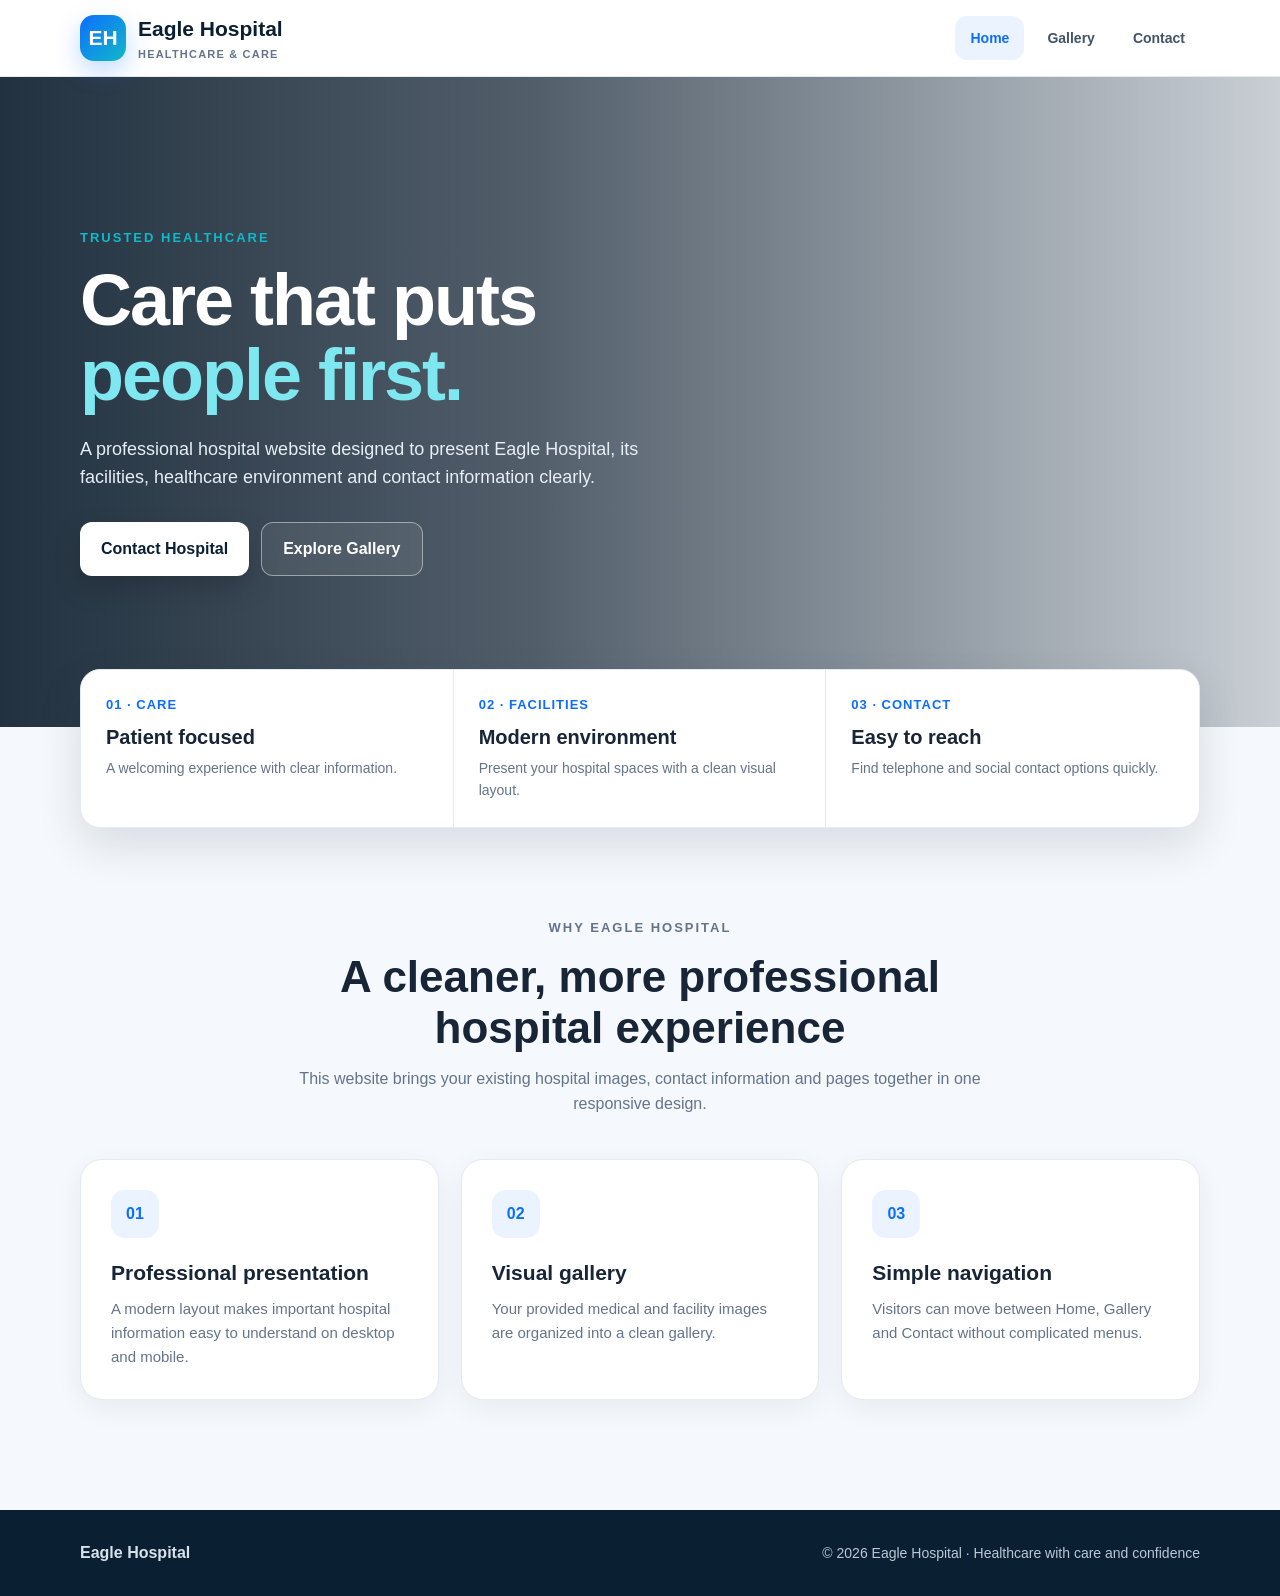
==== index.html @ fd33489e "Add files via upload" ====
<!doctype html>
<html lang="en">
<head>
<meta charset="utf-8">
<meta name="viewport" content="width=device-width,initial-scale=1">
<title>Eagle Hospital | Trusted Healthcare</title>
<link rel="stylesheet" href="all.css">
</head>
<body>
<header class="header">
  <div class="container header-inner">
    <a class="brand" href="index.html">
      <span class="brand-mark">EH</span>
      <span>Eagle Hospital<small>HEALTHCARE &amp; CARE</small></span>
    </a>
    <nav class="nav" aria-label="Main navigation">
      <a class="active" href="index.html">Home</a>
      <a href="image.html">Gallery</a>
      <a href="contact.html">Contact</a>
    </nav>
  </div>
</header>

<main>
<section class="hero">
  <div class="container">
    <div class="hero-content">
      <p class="eyebrow">TRUSTED HEALTHCARE</p>
      <h1>Care that puts<br><span>people first.</span></h1>
      <p>A professional hospital website designed to present Eagle Hospital, its facilities, healthcare environment and contact information clearly.</p>
      <div class="actions">
        <a class="btn primary" href="contact.html">Contact Hospital</a>
        <a class="btn secondary" href="image.html">Explore Gallery</a>
      </div>
    </div>
  </div>
</section>

<section class="quick">
  <div class="container quick-grid">
    <div class="quick-card"><strong>01 · Care</strong><h3>Patient focused</h3><p>A welcoming experience with clear information.</p></div>
    <div class="quick-card"><strong>02 · Facilities</strong><h3>Modern environment</h3><p>Present your hospital spaces with a clean visual layout.</p></div>
    <div class="quick-card"><strong>03 · Contact</strong><h3>Easy to reach</h3><p>Find telephone and social contact options quickly.</p></div>
  </div>
</section>

<section class="section">
  <div class="container">
    <div class="section-head">
      <p class="eyebrow">WHY EAGLE HOSPITAL</p>
      <h2>A cleaner, more professional hospital experience</h2>
      <p>This website brings your existing hospital images, contact information and pages together in one responsive design.</p>
    </div>
    <div class="cards">
      <article class="card"><div class="icon">01</div><h3>Professional presentation</h3><p>A modern layout makes important hospital information easy to understand on desktop and mobile.</p></article>
      <article class="card"><div class="icon">02</div><h3>Visual gallery</h3><p>Your provided medical and facility images are organized into a clean gallery.</p></article>
      <article class="card"><div class="icon">03</div><h3>Simple navigation</h3><p>Visitors can move between Home, Gallery and Contact without complicated menus.</p></article>
    </div>
  </div>
</section>
</main>

<footer><div class="container footer-inner"><strong>Eagle Hospital</strong><p>© 2026 Eagle Hospital · Healthcare with care and confidence</p></div></footer>
</body>
</html>
---- all.css ----
/* Eagle Hospital — Professional Local Website
   All image paths are relative to this CSS file, so the whole folder
   can be copied to another PC and opened locally.
*/
:root{
  --navy:#0b1f33;
  --blue:#0d6efd;
  --cyan:#12b8c9;
  --ink:#172536;
  --muted:#64748b;
  --light:#f5f8fc;
  --white:#fff;
  --line:#e5eaf0;
  --shadow:0 18px 45px rgba(11,31,51,.12);
  --radius:22px;
}
*{box-sizing:border-box;margin:0;padding:0}
html{scroll-behavior:smooth}
body{
  font-family:Arial,Helvetica,sans-serif;
  color:var(--ink);
  background:var(--light);
  line-height:1.6;
}
a{text-decoration:none;color:inherit}
img{max-width:100%;display:block}
.container{width:min(1120px,92%);margin:auto}

/* Header */
.header{
  position:sticky;top:0;z-index:1000;
  background:rgba(255,255,255,.96);
  backdrop-filter:blur(10px);
  border-bottom:1px solid var(--line);
}
.header-inner{
  min-height:76px;display:flex;align-items:center;justify-content:space-between;gap:25px;
}
.brand{display:flex;align-items:center;gap:12px;font-size:21px;font-weight:700;color:var(--navy)}
.brand small{display:block;color:var(--muted);font-size:11px;font-weight:600;letter-spacing:1.2px}
.brand-mark{
  width:46px;height:46px;border-radius:14px;
  display:grid;place-items:center;color:#fff;font-weight:800;
  background:linear-gradient(135deg,var(--blue),var(--cyan));
  box-shadow:0 10px 24px rgba(13,110,253,.25);
}
.nav{display:flex;align-items:center;gap:8px}
.nav a{
  padding:11px 15px;border-radius:12px;color:#425466;font-weight:700;font-size:14px;
}
.nav a:hover,.nav a.active{background:#eaf3ff;color:var(--blue)}
.menu-note{display:none}

/* Hero */
.hero{
  min-height:650px;
  display:flex;align-items:center;
  position:relative;overflow:hidden;
  background-image:
    linear-gradient(90deg,rgba(5,22,38,.88) 0%,rgba(5,22,38,.68) 42%,rgba(5,22,38,.18) 100%),
    url("images/doctor.jfif");
  background-size:cover;
  background-position:center;
}
.hero-content{padding:100px 0;color:#fff;max-width:680px}
.eyebrow{
  color:var(--cyan);font-size:13px;font-weight:800;letter-spacing:2px;
  margin-bottom:14px;
}
.hero h1{font-size:clamp(42px,6vw,72px);line-height:1.04;margin-bottom:22px;letter-spacing:-2px}
.hero h1 span{color:#7ee7ef}
.hero p:not(.eyebrow){font-size:18px;color:#e6eef6;max-width:600px;margin-bottom:30px}
.actions{display:flex;flex-wrap:wrap;gap:12px}
.btn{
  display:inline-flex;align-items:center;justify-content:center;
  padding:13px 21px;border-radius:12px;font-weight:800;
  transition:.2s transform,.2s box-shadow;
}
.btn:hover{transform:translateY(-2px)}
.btn.primary{background:#fff;color:var(--navy);box-shadow:0 12px 28px rgba(0,0,0,.18)}
.btn.secondary{border:1px solid rgba(255,255,255,.45);color:#fff;background:rgba(255,255,255,.08)}

/* Quick info */
.quick{margin-top:-58px;position:relative;z-index:2}
.quick-grid{
  display:grid;grid-template-columns:repeat(3,1fr);
  background:#fff;border:1px solid var(--line);border-radius:20px;box-shadow:var(--shadow);overflow:hidden;
}
.quick-card{padding:25px;border-right:1px solid var(--line)}
.quick-card:last-child{border-right:0}
.quick-card strong{display:block;color:var(--blue);font-size:13px;text-transform:uppercase;letter-spacing:1px;margin-bottom:5px}
.quick-card h3{font-size:20px;margin-bottom:4px}
.quick-card p{color:var(--muted);font-size:14px}

/* Sections */
.section{padding:90px 0}
.section-head{text-align:center;max-width:720px;margin:0 auto 42px}
.section-head h2{font-size:clamp(30px,4vw,44px);line-height:1.15;margin-bottom:12px}
.section-head p{color:var(--muted)}
.cards{display:grid;grid-template-columns:repeat(3,1fr);gap:22px}
.card{
  background:#fff;border:1px solid var(--line);border-radius:var(--radius);
  padding:30px;box-shadow:0 8px 28px rgba(11,31,51,.06);
}
.icon{
  width:48px;height:48px;border-radius:14px;background:#eaf3ff;color:var(--blue);
  display:grid;place-items:center;font-weight:900;margin-bottom:18px;
}
.card h3{font-size:21px;margin-bottom:8px}
.card p{color:var(--muted);font-size:15px}

/* Gallery */
.page{padding:75px 0}
.page-title{max-width:750px;margin-bottom:35px}
.page-title h1{font-size:48px;line-height:1.1;margin-bottom:10px}
.page-title p:last-child{color:var(--muted)}
.gallery{
  display:grid;grid-template-columns:repeat(3,1fr);gap:18px;
}
.gallery-item{
  overflow:hidden;border-radius:18px;background:#fff;border:1px solid var(--line);
  box-shadow:0 8px 24px rgba(11,31,51,.07);
}
.gallery-item img{width:100%;height:240px;object-fit:cover;transition:.35s transform}
.gallery-item:hover img{transform:scale(1.04)}
.gallery-caption{padding:14px 16px;font-weight:700}

/* Contact */
.contact-grid{display:grid;grid-template-columns:1fr 1fr;gap:25px}
.contact-panel{
  background:#fff;border:1px solid var(--line);border-radius:var(--radius);
  padding:32px;box-shadow:var(--shadow);
}
.contact-panel h2{font-size:30px;margin-bottom:8px}
.contact-panel>p{color:var(--muted);margin-bottom:24px}
.contact-list{display:grid;gap:14px}
.contact-link{
  display:flex;gap:14px;align-items:center;padding:15px;border-radius:15px;background:#f7faff;
  border:1px solid #e7eff8;
}
.contact-link img{width:38px;height:38px;object-fit:cover;border-radius:10px}
.contact-link span{font-weight:700}
.form{display:grid;gap:15px}
.form label{font-size:13px;font-weight:800}
.form input,.form textarea{
  width:100%;border:1px solid #dbe3ec;border-radius:12px;padding:13px 14px;
  font:inherit;outline:none;background:#fbfdff;
}
.form input:focus,.form textarea:focus{border-color:var(--blue);box-shadow:0 0 0 3px rgba(13,110,253,.1)}
.form textarea{min-height:140px;resize:vertical}
.form button{
  border:0;background:linear-gradient(135deg,var(--blue),var(--cyan));color:#fff;
  padding:14px 18px;border-radius:12px;font-weight:800;cursor:pointer;
}

/* Footer */
footer{background:var(--navy);color:#d8e2ec;padding:30px 0;margin-top:20px}
.footer-inner{display:flex;justify-content:space-between;gap:20px;align-items:center}
footer p{font-size:14px;color:#b9c8d6}

/* Responsive */
@media(max-width:800px){
  .header-inner{min-height:68px}
  .nav a{padding:9px 8px;font-size:13px}
  .hero{min-height:600px;background-position:60% center}
  .quick-grid,.cards,.contact-grid{grid-template-columns:1fr}
  .quick-card{border-right:0;border-bottom:1px solid var(--line)}
  .quick-card:last-child{border-bottom:0}
  .gallery{grid-template-columns:repeat(2,1fr)}
  .section{padding:65px 0}
  .footer-inner{flex-direction:column;align-items:flex-start}
}
@media(max-width:520px){
  .brand{font-size:18px}
  .brand-mark{width:40px;height:40px}
  .nav{gap:0}
  .nav a{padding:8px 6px;font-size:12px}
  .hero-content{padding:75px 0}
  .hero h1{letter-spacing:-1px}
  .hero p:not(.eyebrow){font-size:16px}
  .gallery{grid-template-columns:1fr}
  .gallery-item img{height:230px}
  .page-title h1{font-size:38px}
}
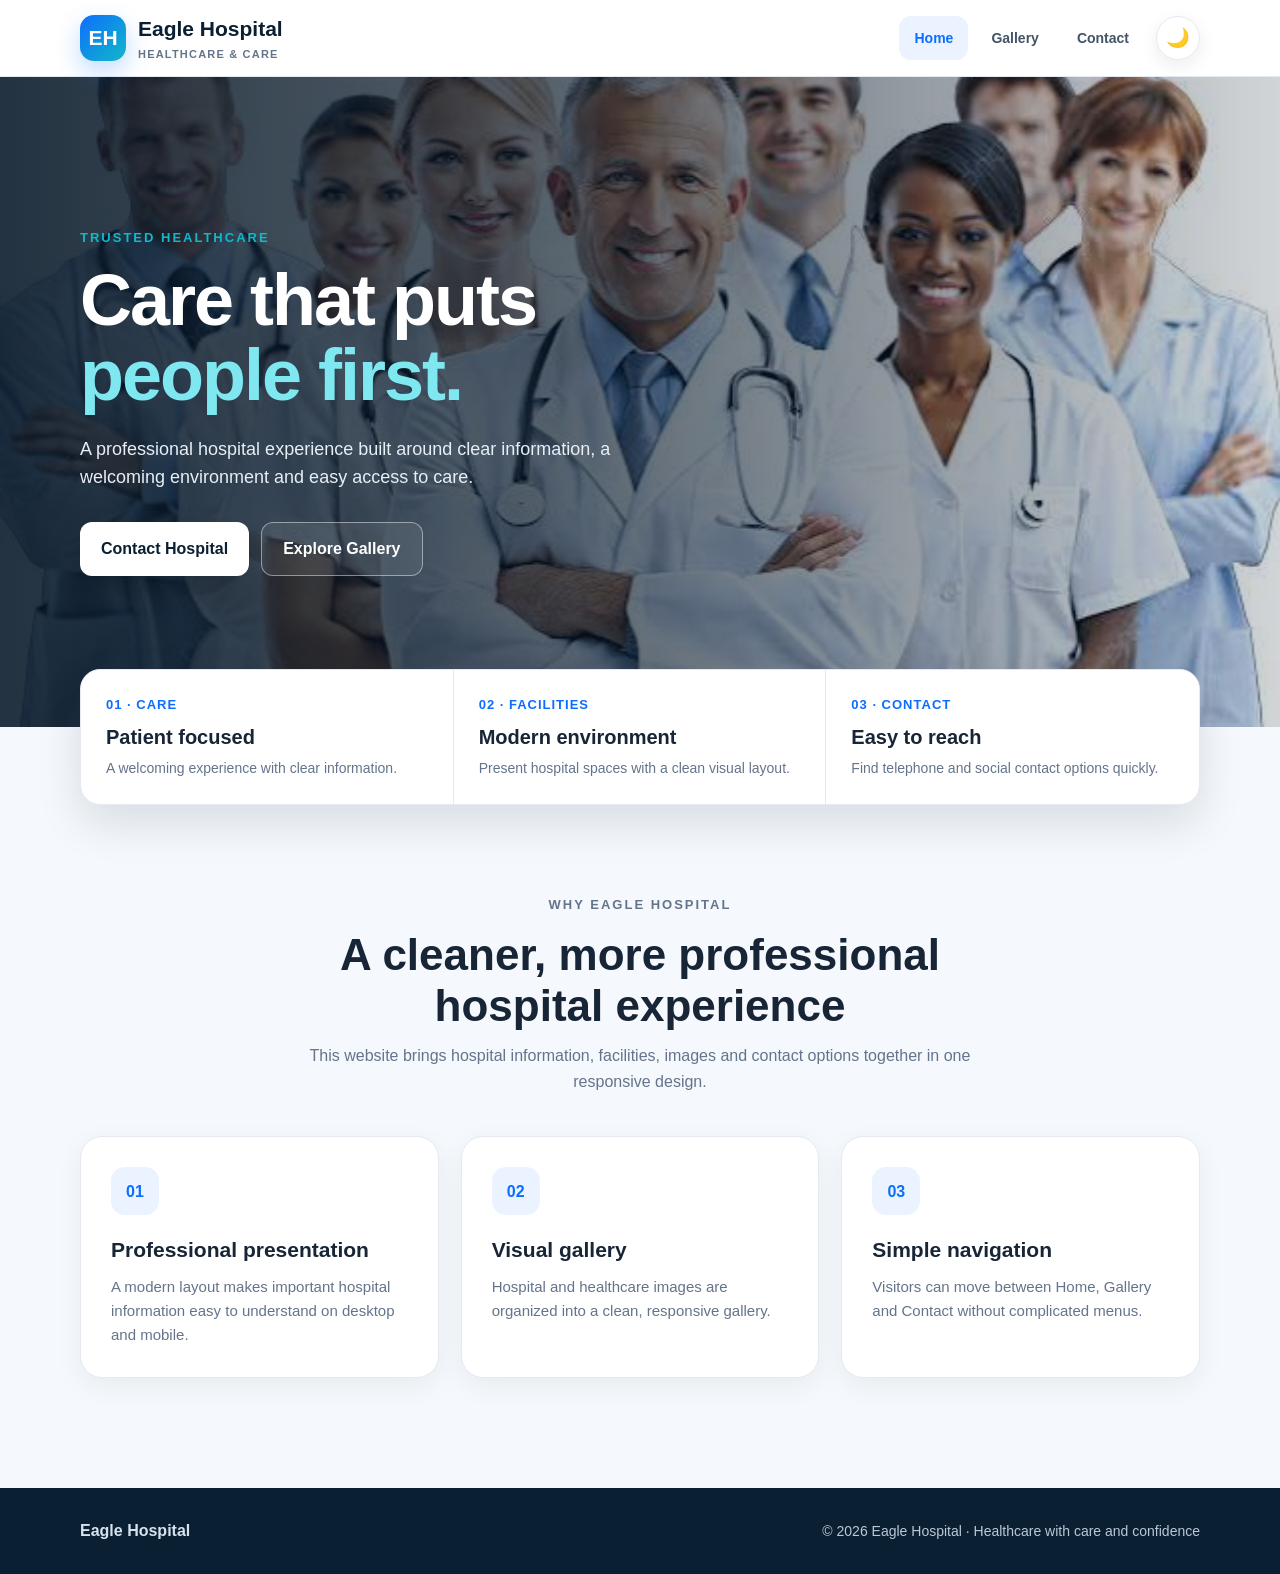
==== commit 0fbbf9f9: "Add index.html for Eagle Hospital website This HTML file serves as the main structure for the Eagle " ====
--- a/index.html
+++ b/index.html
@@ -1,65 +1,268 @@
 <!doctype html>
 <html lang="en">
 <head>
-<meta charset="utf-8">
-<meta name="viewport" content="width=device-width,initial-scale=1">
-<title>Eagle Hospital | Trusted Healthcare</title>
-<link rel="stylesheet" href="all.css">
+  <meta charset="utf-8">
+  <meta name="viewport" content="width=device-width, initial-scale=1">
+
+  <meta name="description" content="Eagle Hospital — trusted healthcare, professional facilities and easy contact options.">
+
+  <title>Eagle Hospital | Trusted Healthcare</title>
+
+  <link rel="stylesheet" href="all.css">
 </head>
+
 <body>
-<header class="header">
-  <div class="container header-inner">
-    <a class="brand" href="index.html">
-      <span class="brand-mark">EH</span>
-      <span>Eagle Hospital<small>HEALTHCARE &amp; CARE</small></span>
-    </a>
-    <nav class="nav" aria-label="Main navigation">
-      <a class="active" href="index.html">Home</a>
-      <a href="image.html">Gallery</a>
-      <a href="contact.html">Contact</a>
-    </nav>
-  </div>
-</header>
-
-<main>
-<section class="hero">
-  <div class="container">
-    <div class="hero-content">
-      <p class="eyebrow">TRUSTED HEALTHCARE</p>
-      <h1>Care that puts<br><span>people first.</span></h1>
-      <p>A professional hospital website designed to present Eagle Hospital, its facilities, healthcare environment and contact information clearly.</p>
-      <div class="actions">
-        <a class="btn primary" href="contact.html">Contact Hospital</a>
-        <a class="btn secondary" href="image.html">Explore Gallery</a>
-      </div>
+
+  <!-- ================= HEADER ================= -->
+  <header class="header">
+    <div class="container header-inner">
+
+      <a class="brand" href="index.html" aria-label="Eagle Hospital home">
+        <span class="brand-mark">EH</span>
+
+        <span>
+          Eagle Hospital
+          <small>HEALTHCARE &amp; CARE</small>
+        </span>
+      </a>
+
+      <div class="header-right">
+
+        <!-- Navigation -->
+        <nav class="nav" aria-label="Main navigation">
+          <a class="active" href="index.html">Home</a>
+          <a href="image.html">Gallery</a>
+          <a href="contact.html">Contact</a>
+        </nav>
+
+        <!-- Day / Night Button -->
+        <button
+          class="theme-toggle"
+          id="themeToggle"
+          type="button"
+          aria-label="Switch to night mode"
+          title="Switch to night mode">
+
+          <span id="themeIcon" aria-hidden="true">🌙</span>
+
+        </button>
+
+      </div>
+
     </div>
-  </div>
-</section>
-
-<section class="quick">
-  <div class="container quick-grid">
-    <div class="quick-card"><strong>01 · Care</strong><h3>Patient focused</h3><p>A welcoming experience with clear information.</p></div>
-    <div class="quick-card"><strong>02 · Facilities</strong><h3>Modern environment</h3><p>Present your hospital spaces with a clean visual layout.</p></div>
-    <div class="quick-card"><strong>03 · Contact</strong><h3>Easy to reach</h3><p>Find telephone and social contact options quickly.</p></div>
-  </div>
-</section>
-
-<section class="section">
-  <div class="container">
-    <div class="section-head">
-      <p class="eyebrow">WHY EAGLE HOSPITAL</p>
-      <h2>A cleaner, more professional hospital experience</h2>
-      <p>This website brings your existing hospital images, contact information and pages together in one responsive design.</p>
+  </header>
+
+
+  <!-- ================= MAIN ================= -->
+  <main>
+
+    <!-- HERO -->
+    <section class="hero">
+
+      <div class="container">
+
+        <div class="hero-content">
+
+          <p class="eyebrow">
+            TRUSTED HEALTHCARE
+          </p>
+
+          <h1>
+            Care that puts<br>
+            <span>people first.</span>
+          </h1>
+
+          <p>
+            A professional hospital experience built around clear
+            information, a welcoming environment and easy access to care.
+          </p>
+
+          <div class="actions">
+
+            <a class="btn primary" href="contact.html">
+              Contact Hospital
+            </a>
+
+            <a class="btn secondary" href="image.html">
+              Explore Gallery
+            </a>
+
+          </div>
+
+        </div>
+
+      </div>
+
+    </section>
+
+
+    <!-- ================= QUICK INFORMATION ================= -->
+    <section class="quick" aria-label="Hospital highlights">
+
+      <div class="container quick-grid">
+
+        <div class="quick-card">
+
+          <strong>01 · Care</strong>
+
+          <h3>
+            Patient focused
+          </h3>
+
+          <p>
+            A welcoming experience with clear information.
+          </p>
+
+        </div>
+
+
+        <div class="quick-card">
+
+          <strong>02 · Facilities</strong>
+
+          <h3>
+            Modern environment
+          </h3>
+
+          <p>
+            Present hospital spaces with a clean visual layout.
+          </p>
+
+        </div>
+
+
+        <div class="quick-card">
+
+          <strong>03 · Contact</strong>
+
+          <h3>
+            Easy to reach
+          </h3>
+
+          <p>
+            Find telephone and social contact options quickly.
+          </p>
+
+        </div>
+
+      </div>
+
+    </section>
+
+
+    <!-- ================= WHY EAGLE HOSPITAL ================= -->
+    <section class="section">
+
+      <div class="container">
+
+        <div class="section-head">
+
+          <p class="eyebrow">
+            WHY EAGLE HOSPITAL
+          </p>
+
+          <h2>
+            A cleaner, more professional hospital experience
+          </h2>
+
+          <p>
+            This website brings hospital information, facilities,
+            images and contact options together in one responsive design.
+          </p>
+
+        </div>
+
+
+        <!-- CARDS -->
+        <div class="cards">
+
+
+          <!-- Card 1 -->
+          <article class="card">
+
+            <div class="icon">
+              01
+            </div>
+
+            <h3>
+              Professional presentation
+            </h3>
+
+            <p>
+              A modern layout makes important hospital information
+              easy to understand on desktop and mobile.
+            </p>
+
+          </article>
+
+
+          <!-- Card 2 -->
+          <article class="card">
+
+            <div class="icon">
+              02
+            </div>
+
+            <h3>
+              Visual gallery
+            </h3>
+
+            <p>
+              Hospital and healthcare images are organized into
+              a clean, responsive gallery.
+            </p>
+
+          </article>
+
+
+          <!-- Card 3 -->
+          <article class="card">
+
+            <div class="icon">
+              03
+            </div>
+
+            <h3>
+              Simple navigation
+            </h3>
+
+            <p>
+              Visitors can move between Home, Gallery and Contact
+              without complicated menus.
+            </p>
+
+          </article>
+
+
+        </div>
+
+      </div>
+
+    </section>
+
+  </main>
+
+
+  <!-- ================= FOOTER ================= -->
+  <footer>
+
+    <div class="container footer-inner">
+
+      <strong>
+        Eagle Hospital
+      </strong>
+
+      <p>
+        © 2026 Eagle Hospital · Healthcare with care and confidence
+      </p>
+
     </div>
-    <div class="cards">
-      <article class="card"><div class="icon">01</div><h3>Professional presentation</h3><p>A modern layout makes important hospital information easy to understand on desktop and mobile.</p></article>
-      <article class="card"><div class="icon">02</div><h3>Visual gallery</h3><p>Your provided medical and facility images are organized into a clean gallery.</p></article>
-      <article class="card"><div class="icon">03</div><h3>Simple navigation</h3><p>Visitors can move between Home, Gallery and Contact without complicated menus.</p></article>
-    </div>
-  </div>
-</section>
-</main>
-
-<footer><div class="container footer-inner"><strong>Eagle Hospital</strong><p>© 2026 Eagle Hospital · Healthcare with care and confidence</p></div></footer>
+
+  </footer>
+
+
+  <!-- ================= JAVASCRIPT ================= -->
+  <script src="theme.js"></script>
+
 </body>
 </html>
--- a/all.css
+++ b/all.css
@@ -1,184 +1,1193 @@
-/* Eagle Hospital — Professional Local Website
-   All image paths are relative to this CSS file, so the whole folder
-   can be copied to another PC and opened locally.
-*/
-:root{
-  --navy:#0b1f33;
-  --blue:#0d6efd;
-  --cyan:#12b8c9;
-  --ink:#172536;
-  --muted:#64748b;
-  --light:#f5f8fc;
-  --white:#fff;
-  --line:#e5eaf0;
-  --shadow:0 18px 45px rgba(11,31,51,.12);
-  --radius:22px;
-}
-*{box-sizing:border-box;margin:0;padding:0}
-html{scroll-behavior:smooth}
-body{
-  font-family:Arial,Helvetica,sans-serif;
-  color:var(--ink);
-  background:var(--light);
-  line-height:1.6;
-}
-a{text-decoration:none;color:inherit}
-img{max-width:100%;display:block}
-.container{width:min(1120px,92%);margin:auto}
-
-/* Header */
-.header{
-  position:sticky;top:0;z-index:1000;
-  background:rgba(255,255,255,.96);
-  backdrop-filter:blur(10px);
-  border-bottom:1px solid var(--line);
-}
-.header-inner{
-  min-height:76px;display:flex;align-items:center;justify-content:space-between;gap:25px;
-}
-.brand{display:flex;align-items:center;gap:12px;font-size:21px;font-weight:700;color:var(--navy)}
-.brand small{display:block;color:var(--muted);font-size:11px;font-weight:600;letter-spacing:1.2px}
-.brand-mark{
-  width:46px;height:46px;border-radius:14px;
-  display:grid;place-items:center;color:#fff;font-weight:800;
-  background:linear-gradient(135deg,var(--blue),var(--cyan));
-  box-shadow:0 10px 24px rgba(13,110,253,.25);
-}
-.nav{display:flex;align-items:center;gap:8px}
-.nav a{
-  padding:11px 15px;border-radius:12px;color:#425466;font-weight:700;font-size:14px;
-}
-.nav a:hover,.nav a.active{background:#eaf3ff;color:var(--blue)}
-.menu-note{display:none}
-
-/* Hero */
-.hero{
-  min-height:650px;
-  display:flex;align-items:center;
-  position:relative;overflow:hidden;
+/* =========================================================
+   EAGLE HOSPITAL
+   Professional Responsive Website
+   Day / Night Mode
+   ========================================================= */
+
+/* =========================
+   ROOT VARIABLES
+   ========================= */
+
+:root {
+  --navy: #0b1f33;
+  --blue: #0d6efd;
+  --cyan: #12b8c9;
+
+  --ink: #172536;
+  --muted: #64748b;
+
+  --light: #f5f8fc;
+  --white: #ffffff;
+  --line: #e5eaf0;
+
+  --card: #ffffff;
+  --input: #fbfdff;
+  --soft: #f7faff;
+
+  --shadow: 0 18px 45px rgba(11, 31, 51, 0.12);
+
+  --radius: 22px;
+
+  --transition: 0.25s ease;
+}
+
+
+/* =========================
+   DARK MODE VARIABLES
+   ========================= */
+
+body.dark-mode {
+  --ink: #e8eef5;
+  --muted: #aab7c5;
+
+  --light: #07131f;
+  --white: #101e2b;
+
+  --line: #243746;
+
+  --card: #10202e;
+  --input: #0c1a27;
+  --soft: #122535;
+
+  --shadow: 0 18px 45px rgba(0, 0, 0, 0.35);
+}
+
+
+/* =========================
+   RESET
+   ========================= */
+
+* {
+  box-sizing: border-box;
+  margin: 0;
+  padding: 0;
+}
+
+html {
+  scroll-behavior: smooth;
+}
+
+body {
+  font-family: Arial, Helvetica, sans-serif;
+  color: var(--ink);
+  background: var(--light);
+  line-height: 1.6;
+
+  transition:
+    background var(--transition),
+    color var(--transition);
+}
+
+a {
+  text-decoration: none;
+  color: inherit;
+}
+
+img {
+  max-width: 100%;
+  display: block;
+}
+
+button,
+input,
+textarea {
+  font: inherit;
+}
+
+.container {
+  width: min(1120px, 92%);
+  margin: auto;
+}
+
+
+/* =========================
+   HEADER
+   ========================= */
+
+.header {
+  position: sticky;
+  top: 0;
+  z-index: 1000;
+
+  background: rgba(255, 255, 255, 0.96);
+
+  backdrop-filter: blur(12px);
+
+  border-bottom: 1px solid var(--line);
+
+  transition:
+    background var(--transition),
+    border-color var(--transition);
+}
+
+body.dark-mode .header {
+  background: rgba(7, 19, 31, 0.95);
+}
+
+.header-inner {
+  min-height: 76px;
+
+  display: flex;
+  align-items: center;
+  justify-content: space-between;
+
+  gap: 25px;
+}
+
+
+/* =========================
+   BRAND
+   ========================= */
+
+.brand {
+  display: flex;
+  align-items: center;
+
+  gap: 12px;
+
+  font-size: 21px;
+  font-weight: 700;
+
+  color: var(--navy);
+
+  transition: color var(--transition);
+}
+
+body.dark-mode .brand {
+  color: #ffffff;
+}
+
+.brand small {
+  display: block;
+
+  color: var(--muted);
+
+  font-size: 11px;
+  font-weight: 600;
+
+  letter-spacing: 1.2px;
+}
+
+.brand-mark {
+  width: 46px;
+  height: 46px;
+
+  border-radius: 14px;
+
+  display: grid;
+  place-items: center;
+
+  color: #ffffff;
+
+  font-weight: 800;
+
+  background:
+    linear-gradient(
+      135deg,
+      var(--blue),
+      var(--cyan)
+    );
+
+  box-shadow:
+    0 10px 24px rgba(13, 110, 253, 0.25);
+}
+
+
+/* =========================
+   HEADER RIGHT
+   ========================= */
+
+.header-right {
+  display: flex;
+  align-items: center;
+  gap: 12px;
+}
+
+
+/* =========================
+   NAVIGATION
+   ========================= */
+
+.nav {
+  display: flex;
+  align-items: center;
+
+  gap: 8px;
+}
+
+.nav a {
+  padding: 11px 15px;
+
+  border-radius: 12px;
+
+  color: #425466;
+
+  font-weight: 700;
+
+  font-size: 14px;
+
+  transition:
+    background var(--transition),
+    color var(--transition),
+    transform var(--transition);
+}
+
+body.dark-mode .nav a {
+  color: #c4d0dc;
+}
+
+.nav a:hover,
+.nav a.active {
+  background: #eaf3ff;
+  color: var(--blue);
+}
+
+body.dark-mode .nav a:hover,
+body.dark-mode .nav a.active {
+  background: #142f43;
+  color: #58b7ff;
+}
+
+
+/* =========================
+   DAY / NIGHT BUTTON
+   ========================= */
+
+.theme-toggle {
+  width: 44px;
+  height: 44px;
+
+  border: 1px solid var(--line);
+
+  border-radius: 50%;
+
+  background: var(--card);
+
+  display: grid;
+  place-items: center;
+
+  cursor: pointer;
+
+  font-size: 19px;
+
+  box-shadow:
+    0 6px 18px rgba(11, 31, 51, 0.08);
+
+  transition:
+    transform var(--transition),
+    background var(--transition),
+    border-color var(--transition);
+}
+
+.theme-toggle:hover {
+  transform: rotate(10deg) scale(1.06);
+}
+
+.theme-toggle:active {
+  transform: scale(0.94);
+}
+
+
+/* =========================
+   HERO
+   ========================= */
+
+.hero {
+  min-height: 650px;
+
+  display: flex;
+  align-items: center;
+
+  position: relative;
+  overflow: hidden;
+
   background-image:
-    linear-gradient(90deg,rgba(5,22,38,.88) 0%,rgba(5,22,38,.68) 42%,rgba(5,22,38,.18) 100%),
-    url("images/doctor.jfif");
-  background-size:cover;
-  background-position:center;
-}
-.hero-content{padding:100px 0;color:#fff;max-width:680px}
-.eyebrow{
-  color:var(--cyan);font-size:13px;font-weight:800;letter-spacing:2px;
-  margin-bottom:14px;
-}
-.hero h1{font-size:clamp(42px,6vw,72px);line-height:1.04;margin-bottom:22px;letter-spacing:-2px}
-.hero h1 span{color:#7ee7ef}
-.hero p:not(.eyebrow){font-size:18px;color:#e6eef6;max-width:600px;margin-bottom:30px}
-.actions{display:flex;flex-wrap:wrap;gap:12px}
-.btn{
-  display:inline-flex;align-items:center;justify-content:center;
-  padding:13px 21px;border-radius:12px;font-weight:800;
-  transition:.2s transform,.2s box-shadow;
-}
-.btn:hover{transform:translateY(-2px)}
-.btn.primary{background:#fff;color:var(--navy);box-shadow:0 12px 28px rgba(0,0,0,.18)}
-.btn.secondary{border:1px solid rgba(255,255,255,.45);color:#fff;background:rgba(255,255,255,.08)}
-
-/* Quick info */
-.quick{margin-top:-58px;position:relative;z-index:2}
-.quick-grid{
-  display:grid;grid-template-columns:repeat(3,1fr);
-  background:#fff;border:1px solid var(--line);border-radius:20px;box-shadow:var(--shadow);overflow:hidden;
-}
-.quick-card{padding:25px;border-right:1px solid var(--line)}
-.quick-card:last-child{border-right:0}
-.quick-card strong{display:block;color:var(--blue);font-size:13px;text-transform:uppercase;letter-spacing:1px;margin-bottom:5px}
-.quick-card h3{font-size:20px;margin-bottom:4px}
-.quick-card p{color:var(--muted);font-size:14px}
-
-/* Sections */
-.section{padding:90px 0}
-.section-head{text-align:center;max-width:720px;margin:0 auto 42px}
-.section-head h2{font-size:clamp(30px,4vw,44px);line-height:1.15;margin-bottom:12px}
-.section-head p{color:var(--muted)}
-.cards{display:grid;grid-template-columns:repeat(3,1fr);gap:22px}
-.card{
-  background:#fff;border:1px solid var(--line);border-radius:var(--radius);
-  padding:30px;box-shadow:0 8px 28px rgba(11,31,51,.06);
-}
-.icon{
-  width:48px;height:48px;border-radius:14px;background:#eaf3ff;color:var(--blue);
-  display:grid;place-items:center;font-weight:900;margin-bottom:18px;
-}
-.card h3{font-size:21px;margin-bottom:8px}
-.card p{color:var(--muted);font-size:15px}
-
-/* Gallery */
-.page{padding:75px 0}
-.page-title{max-width:750px;margin-bottom:35px}
-.page-title h1{font-size:48px;line-height:1.1;margin-bottom:10px}
-.page-title p:last-child{color:var(--muted)}
-.gallery{
-  display:grid;grid-template-columns:repeat(3,1fr);gap:18px;
-}
-.gallery-item{
-  overflow:hidden;border-radius:18px;background:#fff;border:1px solid var(--line);
-  box-shadow:0 8px 24px rgba(11,31,51,.07);
-}
-.gallery-item img{width:100%;height:240px;object-fit:cover;transition:.35s transform}
-.gallery-item:hover img{transform:scale(1.04)}
-.gallery-caption{padding:14px 16px;font-weight:700}
-
-/* Contact */
-.contact-grid{display:grid;grid-template-columns:1fr 1fr;gap:25px}
-.contact-panel{
-  background:#fff;border:1px solid var(--line);border-radius:var(--radius);
-  padding:32px;box-shadow:var(--shadow);
-}
-.contact-panel h2{font-size:30px;margin-bottom:8px}
-.contact-panel>p{color:var(--muted);margin-bottom:24px}
-.contact-list{display:grid;gap:14px}
-.contact-link{
-  display:flex;gap:14px;align-items:center;padding:15px;border-radius:15px;background:#f7faff;
-  border:1px solid #e7eff8;
-}
-.contact-link img{width:38px;height:38px;object-fit:cover;border-radius:10px}
-.contact-link span{font-weight:700}
-.form{display:grid;gap:15px}
-.form label{font-size:13px;font-weight:800}
-.form input,.form textarea{
-  width:100%;border:1px solid #dbe3ec;border-radius:12px;padding:13px 14px;
-  font:inherit;outline:none;background:#fbfdff;
-}
-.form input:focus,.form textarea:focus{border-color:var(--blue);box-shadow:0 0 0 3px rgba(13,110,253,.1)}
-.form textarea{min-height:140px;resize:vertical}
-.form button{
-  border:0;background:linear-gradient(135deg,var(--blue),var(--cyan));color:#fff;
-  padding:14px 18px;border-radius:12px;font-weight:800;cursor:pointer;
-}
-
-/* Footer */
-footer{background:var(--navy);color:#d8e2ec;padding:30px 0;margin-top:20px}
-.footer-inner{display:flex;justify-content:space-between;gap:20px;align-items:center}
-footer p{font-size:14px;color:#b9c8d6}
-
-/* Responsive */
-@media(max-width:800px){
-  .header-inner{min-height:68px}
-  .nav a{padding:9px 8px;font-size:13px}
-  .hero{min-height:600px;background-position:60% center}
-  .quick-grid,.cards,.contact-grid{grid-template-columns:1fr}
-  .quick-card{border-right:0;border-bottom:1px solid var(--line)}
-  .quick-card:last-child{border-bottom:0}
-  .gallery{grid-template-columns:repeat(2,1fr)}
-  .section{padding:65px 0}
-  .footer-inner{flex-direction:column;align-items:flex-start}
-}
-@media(max-width:520px){
-  .brand{font-size:18px}
-  .brand-mark{width:40px;height:40px}
-  .nav{gap:0}
-  .nav a{padding:8px 6px;font-size:12px}
-  .hero-content{padding:75px 0}
-  .hero h1{letter-spacing:-1px}
-  .hero p:not(.eyebrow){font-size:16px}
-  .gallery{grid-template-columns:1fr}
-  .gallery-item img{height:230px}
-  .page-title h1{font-size:38px}
-}
+    linear-gradient(
+      90deg,
+      rgba(5, 22, 38, 0.88) 0%,
+      rgba(5, 22, 38, 0.68) 42%,
+      rgba(5, 22, 38, 0.18) 100%
+    ),
+    url("doctor.jfif");
+
+  background-size: cover;
+  background-position: center;
+}
+
+.hero-content {
+  padding: 100px 0;
+
+  color: #ffffff;
+
+  max-width: 680px;
+}
+
+
+/* =========================
+   EYEBROW
+   ========================= */
+
+.eyebrow {
+  color: var(--cyan);
+
+  font-size: 13px;
+
+  font-weight: 800;
+
+  letter-spacing: 2px;
+
+  margin-bottom: 14px;
+}
+
+
+/* =========================
+   HERO TEXT
+   ========================= */
+
+.hero h1 {
+  font-size: clamp(42px, 6vw, 72px);
+
+  line-height: 1.04;
+
+  margin-bottom: 22px;
+
+  letter-spacing: -2px;
+}
+
+.hero h1 span {
+  color: #7ee7ef;
+}
+
+.hero p:not(.eyebrow) {
+  font-size: 18px;
+
+  color: #e6eef6;
+
+  max-width: 600px;
+
+  margin-bottom: 30px;
+}
+
+
+/* =========================
+   BUTTONS
+   ========================= */
+
+.actions {
+  display: flex;
+
+  flex-wrap: wrap;
+
+  gap: 12px;
+}
+
+.btn {
+  display: inline-flex;
+
+  align-items: center;
+  justify-content: center;
+
+  padding: 13px 21px;
+
+  border-radius: 12px;
+
+  font-weight: 800;
+
+  transition:
+    transform 0.2s ease,
+    box-shadow 0.2s ease,
+    background 0.2s ease;
+}
+
+.btn:hover {
+  transform: translateY(-2px);
+}
+
+.btn.primary {
+  background: #ffffff;
+
+  color: var(--navy);
+
+  box-shadow:
+    0 12px 28px rgba(0, 0, 0, 0.18);
+}
+
+.btn.secondary {
+  border: 1px solid rgba(255, 255, 255, 0.45);
+
+  color: #ffffff;
+
+  background: rgba(255, 255, 255, 0.08);
+}
+
+.btn.secondary:hover {
+  background: rgba(255, 255, 255, 0.16);
+}
+
+
+/* =========================
+   QUICK INFORMATION
+   ========================= */
+
+.quick {
+  margin-top: -58px;
+
+  position: relative;
+
+  z-index: 2;
+}
+
+.quick-grid {
+  display: grid;
+
+  grid-template-columns:
+    repeat(3, 1fr);
+
+  background: var(--card);
+
+  border: 1px solid var(--line);
+
+  border-radius: 20px;
+
+  box-shadow: var(--shadow);
+
+  overflow: hidden;
+}
+
+.quick-card {
+  padding: 25px;
+
+  border-right: 1px solid var(--line);
+
+  transition:
+    background var(--transition);
+}
+
+.quick-card:last-child {
+  border-right: 0;
+}
+
+.quick-card:hover {
+  background: rgba(13, 110, 253, 0.03);
+}
+
+body.dark-mode .quick-card:hover {
+  background: rgba(88, 183, 255, 0.05);
+}
+
+.quick-card strong {
+  display: block;
+
+  color: var(--blue);
+
+  font-size: 13px;
+
+  text-transform: uppercase;
+
+  letter-spacing: 1px;
+
+  margin-bottom: 5px;
+}
+
+.quick-card h3 {
+  font-size: 20px;
+
+  margin-bottom: 4px;
+}
+
+.quick-card p {
+  color: var(--muted);
+
+  font-size: 14px;
+}
+
+
+/* =========================
+   SECTIONS
+   ========================= */
+
+.section {
+  padding: 90px 0;
+}
+
+.section-head {
+  text-align: center;
+
+  max-width: 720px;
+
+  margin: 0 auto 42px;
+}
+
+.section-head h2 {
+  font-size: clamp(30px, 4vw, 44px);
+
+  line-height: 1.15;
+
+  margin-bottom: 12px;
+}
+
+.section-head p {
+  color: var(--muted);
+}
+
+
+/* =========================
+   CARDS
+   ========================= */
+
+.cards {
+  display: grid;
+
+  grid-template-columns:
+    repeat(3, 1fr);
+
+  gap: 22px;
+}
+
+.card {
+  background: var(--card);
+
+  border: 1px solid var(--line);
+
+  border-radius: var(--radius);
+
+  padding: 30px;
+
+  box-shadow:
+    0 8px 28px rgba(11, 31, 51, 0.06);
+
+  transition:
+    transform 0.25s ease,
+    box-shadow 0.25s ease,
+    background var(--transition),
+    border-color var(--transition);
+}
+
+.card:hover {
+  transform: translateY(-5px);
+
+  box-shadow:
+    0 18px 40px rgba(11, 31, 51, 0.12);
+}
+
+body.dark-mode .card:hover {
+  box-shadow:
+    0 18px 40px rgba(0, 0, 0, 0.35);
+}
+
+
+/* =========================
+   CARD ICON
+   ========================= */
+
+.icon {
+  width: 48px;
+  height: 48px;
+
+  border-radius: 14px;
+
+  background: #eaf3ff;
+
+  color: var(--blue);
+
+  display: grid;
+
+  place-items: center;
+
+  font-weight: 900;
+
+  margin-bottom: 18px;
+}
+
+body.dark-mode .icon {
+  background: #14334a;
+
+  color: #62bdff;
+}
+
+.card h3 {
+  font-size: 21px;
+
+  margin-bottom: 8px;
+}
+
+.card p {
+  color: var(--muted);
+
+  font-size: 15px;
+}
+
+
+/* =========================
+   GENERAL PAGE
+   ========================= */
+
+.page {
+  padding: 75px 0;
+
+  min-height: 70vh;
+}
+
+.page-title {
+  max-width: 750px;
+
+  margin-bottom: 35px;
+}
+
+.page-title h1 {
+  font-size: 48px;
+
+  line-height: 1.1;
+
+  margin-bottom: 10px;
+}
+
+.page-title p:last-child {
+  color: var(--muted);
+}
+
+
+/* =========================
+   GALLERY
+   ========================= */
+
+.gallery {
+  display: grid;
+
+  grid-template-columns:
+    repeat(3, 1fr);
+
+  gap: 18px;
+}
+
+.gallery-item {
+  overflow: hidden;
+
+  border-radius: 18px;
+
+  background: var(--card);
+
+  border: 1px solid var(--line);
+
+  box-shadow:
+    0 8px 24px rgba(11, 31, 51, 0.07);
+
+  transition:
+    transform 0.25s ease,
+    box-shadow 0.25s ease,
+    background var(--transition);
+}
+
+.gallery-item:hover {
+  transform: translateY(-5px);
+
+  box-shadow:
+    0 18px 40px rgba(11, 31, 51, 0.14);
+}
+
+.gallery-item img {
+  width: 100%;
+
+  height: 240px;
+
+  object-fit: cover;
+
+  transition:
+    transform 0.35s ease;
+}
+
+.gallery-item:hover img {
+  transform: scale(1.04);
+}
+
+.gallery-caption {
+  padding: 14px 16px;
+
+  font-weight: 700;
+
+  color: var(--ink);
+}
+
+
+/* =========================
+   CONTACT
+   ========================= */
+
+.contact-grid {
+  display: grid;
+
+  grid-template-columns:
+    1fr 1fr;
+
+  gap: 25px;
+}
+
+.contact-panel {
+  background: var(--card);
+
+  border: 1px solid var(--line);
+
+  border-radius: var(--radius);
+
+  padding: 32px;
+
+  box-shadow: var(--shadow);
+
+  transition:
+    background var(--transition),
+    border-color var(--transition);
+}
+
+.contact-panel h2 {
+  font-size: 30px;
+
+  margin-bottom: 8px;
+}
+
+.contact-panel > p {
+  color: var(--muted);
+
+  margin-bottom: 24px;
+}
+
+
+/* =========================
+   CONTACT LINKS
+   ========================= */
+
+.contact-list {
+  display: grid;
+
+  gap: 14px;
+}
+
+.contact-link {
+  display: flex;
+
+  gap: 14px;
+
+  align-items: center;
+
+  padding: 15px;
+
+  border-radius: 15px;
+
+  background: var(--soft);
+
+  border: 1px solid var(--line);
+
+  transition:
+    transform 0.2s ease,
+    background var(--transition),
+    border-color var(--transition);
+}
+
+.contact-link:hover {
+  transform: translateX(4px);
+
+  border-color: var(--blue);
+}
+
+.contact-link img {
+  width: 38px;
+  height: 38px;
+
+  object-fit: cover;
+
+  border-radius: 10px;
+}
+
+.contact-link span {
+  font-weight: 700;
+}
+
+
+/* =========================
+   FORM
+   ========================= */
+
+.form {
+  display: grid;
+
+  gap: 15px;
+}
+
+.form label {
+  font-size: 13px;
+
+  font-weight: 800;
+
+  display: block;
+
+  margin-bottom: 5px;
+}
+
+.form input,
+.form textarea {
+  width: 100%;
+
+  border: 1px solid var(--line);
+
+  border-radius: 12px;
+
+  padding: 13px 14px;
+
+  font: inherit;
+
+  outline: none;
+
+  color: var(--ink);
+
+  background: var(--input);
+
+  transition:
+    border-color var(--transition),
+    box-shadow var(--transition),
+    background var(--transition),
+    color var(--transition);
+}
+
+.form input::placeholder,
+.form textarea::placeholder {
+  color: var(--muted);
+}
+
+.form input:focus,
+.form textarea:focus {
+  border-color: var(--blue);
+
+  box-shadow:
+    0 0 0 3px rgba(13, 110, 253, 0.1);
+}
+
+.form textarea {
+  min-height: 140px;
+
+  resize: vertical;
+}
+
+.form button {
+  border: 0;
+
+  background:
+    linear-gradient(
+      135deg,
+      var(--blue),
+      var(--cyan)
+    );
+
+  color: #ffffff;
+
+  padding: 14px 18px;
+
+  border-radius: 12px;
+
+  font-weight: 800;
+
+  cursor: pointer;
+
+  transition:
+    transform 0.2s ease,
+    box-shadow 0.2s ease;
+}
+
+.form button:hover {
+  transform: translateY(-2px);
+
+  box-shadow:
+    0 10px 25px rgba(13, 110, 253, 0.25);
+}
+
+.form-note {
+  color: var(--cyan);
+
+  font-size: 14px;
+
+  font-weight: 600;
+}
+
+
+/* =========================
+   FOOTER
+   ========================= */
+
+footer {
+  background: var(--navy);
+
+  color: #d8e2ec;
+
+  padding: 30px 0;
+
+  margin-top: 20px;
+}
+
+.footer-inner {
+  display: flex;
+
+  justify-content: space-between;
+
+  gap: 20px;
+
+  align-items: center;
+}
+
+footer p {
+  font-size: 14px;
+
+  color: #b9c8d6;
+}
+
+
+/* =========================
+   DARK MODE FOOTER
+   ========================= */
+
+body.dark-mode footer {
+  background: #040c13;
+}
+
+
+/* =========================
+   SELECTION
+   ========================= */
+
+::selection {
+  background: var(--blue);
+
+  color: #ffffff;
+}
+
+
+/* =========================
+   FOCUS ACCESSIBILITY
+   ========================= */
+
+a:focus-visible,
+button:focus-visible,
+input:focus-visible,
+textarea:focus-visible {
+  outline: 3px solid rgba(13, 110, 253, 0.35);
+
+  outline-offset: 3px;
+}
+
+
+/* =========================
+   RESPONSIVE — TABLET
+   ========================= */
+
+@media (max-width: 800px) {
+
+  .header-inner {
+    min-height: 68px;
+  }
+
+  .header-right {
+    gap: 6px;
+  }
+
+  .nav {
+    gap: 3px;
+  }
+
+  .nav a {
+    padding: 9px 8px;
+
+    font-size: 13px;
+  }
+
+  .theme-toggle {
+    width: 40px;
+    height: 40px;
+
+    font-size: 17px;
+  }
+
+  .hero {
+    min-height: 600px;
+
+    background-position: 60% center;
+  }
+
+  .quick-grid,
+  .cards,
+  .contact-grid {
+    grid-template-columns: 1fr;
+  }
+
+  .quick-card {
+    border-right: 0;
+
+    border-bottom: 1px solid var(--line);
+  }
+
+  .quick-card:last-child {
+    border-bottom: 0;
+  }
+
+  .gallery {
+    grid-template-columns:
+      repeat(2, 1fr);
+  }
+
+  .section {
+    padding: 65px 0;
+  }
+
+  .footer-inner {
+    flex-direction: column;
+
+    align-items: flex-start;
+  }
+
+}
+
+
+/* =========================
+   RESPONSIVE — MOBILE
+   ========================= */
+
+@media (max-width: 520px) {
+
+  .container {
+    width: min(94%, 1120px);
+  }
+
+  .header-inner {
+    gap: 8px;
+  }
+
+  .brand {
+    font-size: 18px;
+
+    gap: 8px;
+  }
+
+  .brand small {
+    font-size: 9px;
+
+    letter-spacing: 0.8px;
+  }
+
+  .brand-mark {
+    width: 40px;
+    height: 40px;
+
+    border-radius: 12px;
+  }
+
+  .header-right {
+    gap: 2px;
+  }
+
+  .nav {
+    gap: 0;
+  }
+
+  .nav a {
+    padding: 8px 6px;
+
+    font-size: 12px;
+  }
+
+  .theme-toggle {
+    width: 36px;
+    height: 36px;
+
+    font-size: 15px;
+  }
+
+  .hero {
+    min-height: 580px;
+
+    background-position:
+      63% center;
+  }
+
+  .hero-content {
+    padding: 75px 0;
+  }
+
+  .hero h1 {
+    font-size:
+      clamp(38px, 11vw, 52px);
+
+    letter-spacing: -1px;
+  }
+
+  .hero p:not(.eyebrow) {
+    font-size: 16px;
+  }
+
+  .actions {
+    flex-direction: column;
+
+    align-items: stretch;
+  }
+
+  .btn {
+    width: 100%;
+  }
+
+  .quick {
+    margin-top: -35px;
+  }
+
+  .quick-card {
+    padding: 20px;
+  }
+
+  .section {
+    padding: 55px 0;
+  }
+
+  .section-head {
+    margin-bottom: 30px;
+  }
+
+  .page {
+    padding: 55px 0;
+  }
+
+  .page-title h1 {
+    font-size: 38px;
+  }
+
+  .gallery {
+    grid-template-columns: 1fr;
+  }
+
+  .gallery-item img {
+    height: 230px;
+  }
+
+  .contact-panel {
+    padding: 24px;
+  }
+
+  .contact-panel h2 {
+    font-size: 26px;
+  }
+
+}
+
+
+/* =========================
+   REDUCED MOTION
+   ========================= */
+
+@media (prefers-reduced-motion: reduce) {
+
+  html {
+    scroll-behavior: auto;
+  }
+
+  *,
+  *::before,
+  *::after {
+    transition: none !important;
+
+    animation: none !important;
+  }
+
+}
